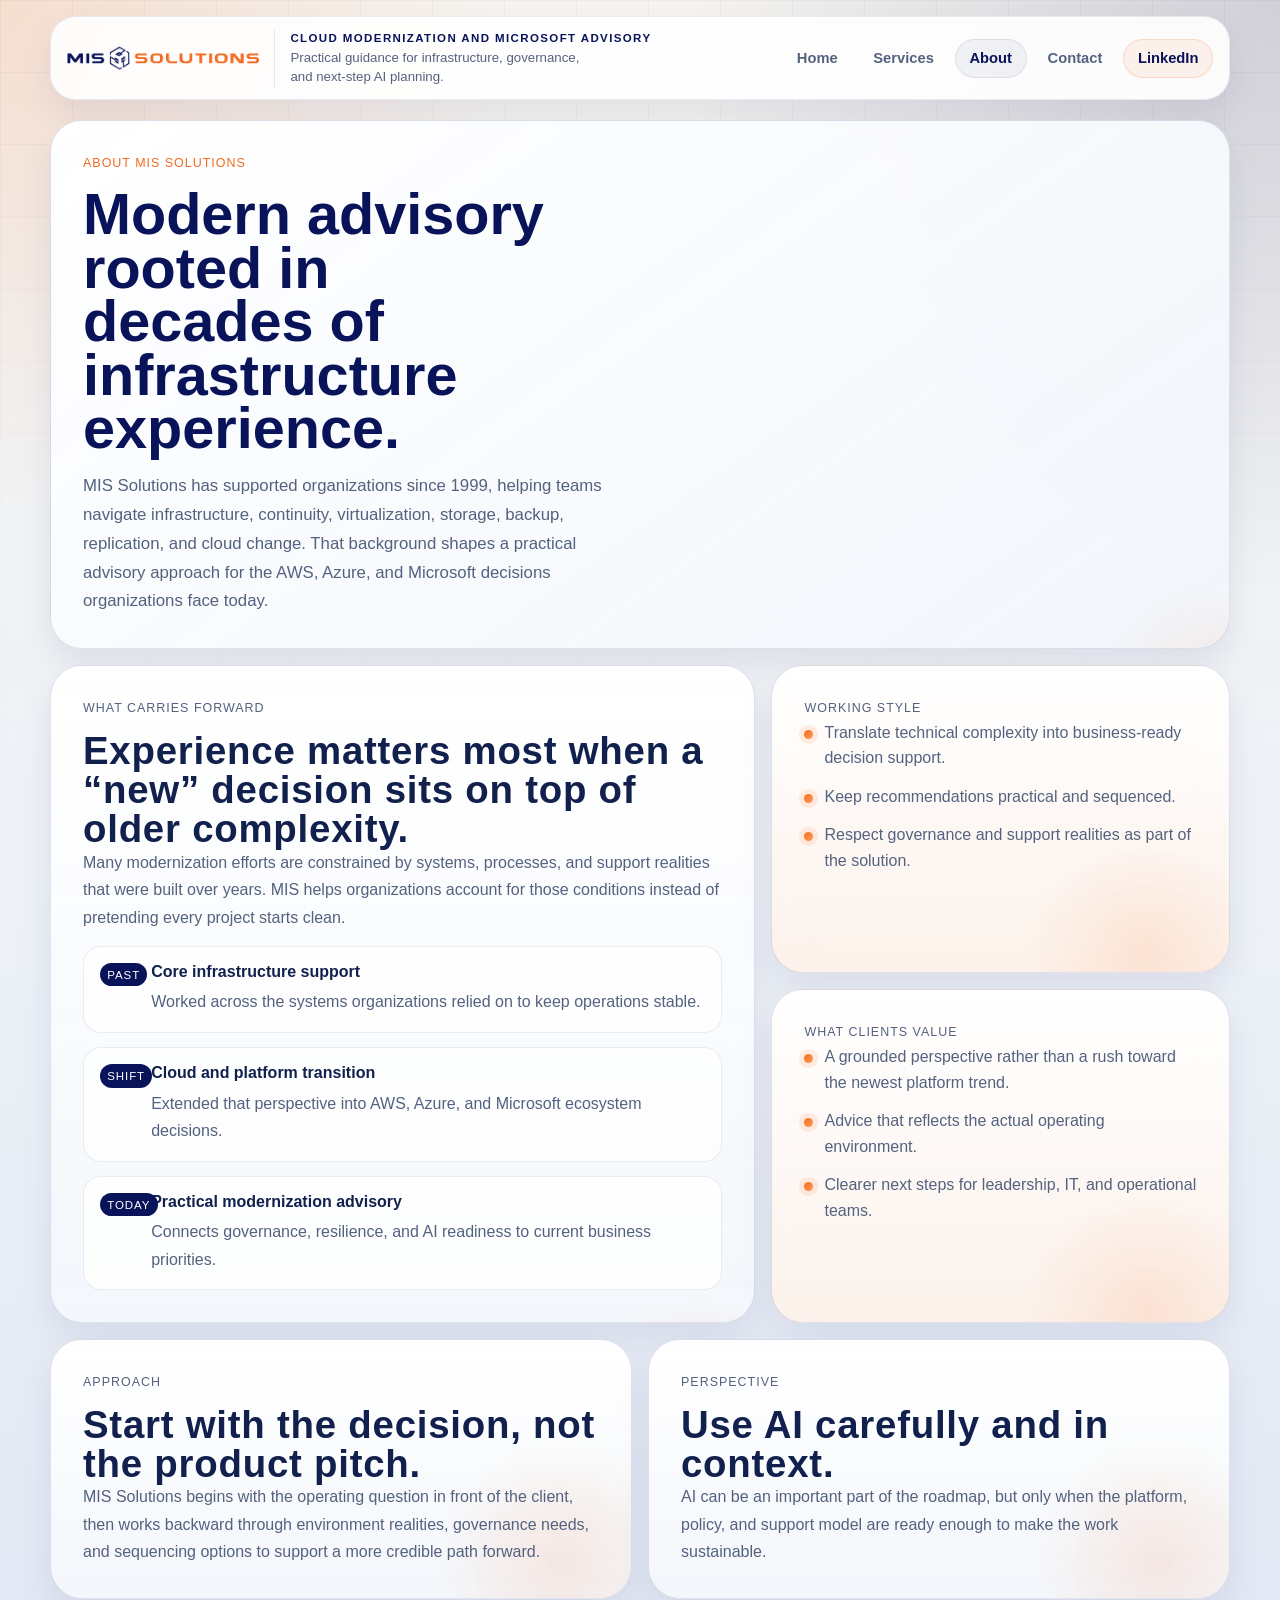
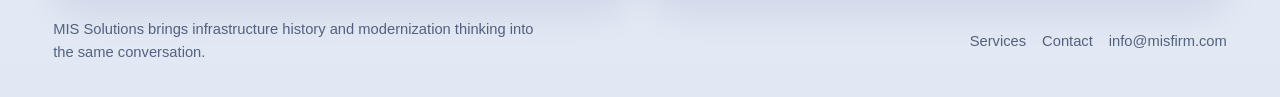
==== about.html @ 45eec15f "Expand MIS site into multi-page customer-facing brochure Co-Authored-By: Paperclip <noreply@papercli" ====
<!DOCTYPE html>
<html lang="en">
  <head>
    <meta charset="utf-8" />
    <meta name="viewport" content="width=device-width, initial-scale=1" />
    <title>MIS Solutions | About</title>
    <meta
      name="description"
      content="Learn how MIS Solutions brings infrastructure depth, cloud modernization perspective, and practical governance thinking to AWS, Azure, and Microsoft 365 advisory work."
    />
    <link rel="stylesheet" href="styles.css" />
  </head>
  <body>
    <div class="page-frame">
      <header class="site-header shell">
        <a class="brand" href="index.html" aria-label="MIS Solutions home">
          <img src="assets/mis-logo.png" alt="MIS Solutions" />
          <span class="brand-copy">
            <strong>Cloud modernization and Microsoft advisory</strong>
            <span>Practical guidance for infrastructure, governance, and next-step AI planning.</span>
          </span>
        </a>

        <nav class="site-nav" aria-label="Primary">
          <a href="index.html">Home</a>
          <a href="services.html">Services</a>
          <a aria-current="page" href="about.html">About</a>
          <a href="contact.html">Contact</a>
          <a class="nav-accent" href="https://www.linkedin.com/company/mis-solutions-llc/">LinkedIn</a>
        </nav>
      </header>

      <main>
        <section class="page-intro shell panel">
          <p class="section-kicker">About MIS Solutions</p>
          <h1>Modern advisory rooted in decades of infrastructure experience.</h1>
          <p class="page-lede">
            MIS Solutions has supported organizations since 1999, helping teams navigate
            infrastructure, continuity, virtualization, storage, backup, replication, and
            cloud change. That background shapes a practical advisory approach for the AWS,
            Azure, and Microsoft decisions organizations face today.
          </p>
        </section>

        <section class="section shell story-grid">
          <article class="panel story-card">
            <p class="section-kicker">What carries forward</p>
            <h2>Experience matters most when a “new” decision sits on top of older complexity.</h2>
            <p>
              Many modernization efforts are constrained by systems, processes, and support
              realities that were built over years. MIS helps organizations account for those
              conditions instead of pretending every project starts clean.
            </p>
            <div class="timeline" aria-label="MIS evolution">
              <div>
                <span>Past</span>
                <strong>Core infrastructure support</strong>
                <p>Worked across the systems organizations relied on to keep operations stable.</p>
              </div>
              <div>
                <span>Shift</span>
                <strong>Cloud and platform transition</strong>
                <p>Extended that perspective into AWS, Azure, and Microsoft ecosystem decisions.</p>
              </div>
              <div>
                <span>Today</span>
                <strong>Practical modernization advisory</strong>
                <p>Connects governance, resilience, and AI readiness to current business priorities.</p>
              </div>
            </div>
          </article>

          <aside class="story-rail">
            <section class="panel side-card">
              <p class="section-kicker">Working style</p>
              <ul class="signal-list">
                <li>Translate technical complexity into business-ready decision support.</li>
                <li>Keep recommendations practical and sequenced.</li>
                <li>Respect governance and support realities as part of the solution.</li>
              </ul>
            </section>

            <section class="panel side-card">
              <p class="section-kicker">What clients value</p>
              <ul class="signal-list">
                <li>A grounded perspective rather than a rush toward the newest platform trend.</li>
                <li>Advice that reflects the actual operating environment.</li>
                <li>Clearer next steps for leadership, IT, and operational teams.</li>
              </ul>
            </section>
          </aside>
        </section>

        <section class="section shell two-up-grid">
          <article class="panel note-card">
            <p class="section-kicker">Approach</p>
            <h2>Start with the decision, not the product pitch.</h2>
            <p>
              MIS Solutions begins with the operating question in front of the client, then
              works backward through environment realities, governance needs, and sequencing
              options to support a more credible path forward.
            </p>
          </article>

          <article class="panel note-card">
            <p class="section-kicker">Perspective</p>
            <h2>Use AI carefully and in context.</h2>
            <p>
              AI can be an important part of the roadmap, but only when the platform, policy,
              and support model are ready enough to make the work sustainable.
            </p>
          </article>
        </section>
      </main>

      <footer class="site-footer shell">
        <p>MIS Solutions brings infrastructure history and modernization thinking into the same conversation.</p>
        <div class="footer-links">
          <a href="services.html">Services</a>
          <a href="contact.html">Contact</a>
          <a href="mailto:info@misfirm.com">info@misfirm.com</a>
        </div>
      </footer>
    </div>
  </body>
</html>
---- styles.css ----
:root {
  --navy: #09135a;
  --navy-deep: #060d33;
  --navy-mid: #16246f;
  --orange: #f36b21;
  --orange-soft: #ffe7d9;
  --sand: #f4efe8;
  --mist: #d8e2f5;
  --ink: #12204d;
  --muted: #54627f;
  --line: rgba(9, 19, 90, 0.12);
  --panel: rgba(255, 255, 255, 0.9);
  --panel-strong: #ffffff;
  --shadow: 0 24px 60px rgba(9, 19, 90, 0.12);
  --shadow-soft: 0 16px 34px rgba(9, 19, 90, 0.08);
  --radius-xl: 32px;
  --radius-lg: 24px;
  --radius-md: 18px;
  --content: 1180px;
  --display: "Quivera Regular", "Orbitron", "Trebuchet MS", sans-serif;
  --body: "Avenir Next", "Segoe UI", sans-serif;
}

* {
  box-sizing: border-box;
}

html {
  scroll-behavior: smooth;
}

body {
  margin: 0;
  font-family: var(--body);
  color: var(--ink);
  background:
    radial-gradient(circle at top left, rgba(243, 107, 33, 0.16), transparent 24%),
    radial-gradient(circle at top right, rgba(9, 19, 90, 0.16), transparent 28%),
    linear-gradient(180deg, #f6f4f0 0%, #edf1f7 52%, #e1e8f4 100%);
}

body::before {
  content: "";
  position: fixed;
  inset: 0;
  background-image:
    linear-gradient(rgba(9, 19, 90, 0.04) 1px, transparent 1px),
    linear-gradient(90deg, rgba(9, 19, 90, 0.04) 1px, transparent 1px);
  background-size: 72px 72px;
  mask-image: linear-gradient(180deg, rgba(0, 0, 0, 0.8), transparent 88%);
  pointer-events: none;
}

a {
  color: inherit;
}

img {
  display: block;
  max-width: 100%;
}

h1,
h2,
h3,
p,
ul {
  margin: 0;
}

ul {
  padding: 0;
  list-style: none;
}

.shell {
  width: min(calc(100% - 2rem), var(--content));
  margin: 0 auto;
}

.page-frame {
  padding: 1rem 0 2rem;
}

.panel {
  position: relative;
  overflow: hidden;
  border: 1px solid var(--line);
  border-radius: var(--radius-xl);
  background: var(--panel);
  box-shadow: var(--shadow-soft);
  backdrop-filter: blur(14px);
}

.panel::after {
  content: "";
  position: absolute;
  inset: auto -10% -35% auto;
  width: 16rem;
  height: 16rem;
  border-radius: 50%;
  background: radial-gradient(circle, rgba(243, 107, 33, 0.12), transparent 68%);
  pointer-events: none;
}

.site-header {
  display: flex;
  align-items: center;
  justify-content: space-between;
  gap: 1.25rem;
  padding: 0.8rem 1rem;
  border: 1px solid rgba(9, 19, 90, 0.08);
  border-radius: 26px;
  background: rgba(255, 255, 255, 0.9);
  box-shadow: var(--shadow-soft);
  backdrop-filter: blur(16px);
}

.brand {
  display: inline-flex;
  align-items: center;
  gap: 0.95rem;
  flex: 1 1 auto;
  min-width: 0;
  text-decoration: none;
}

.brand img {
  width: clamp(9.5rem, 18vw, 12rem);
  height: auto;
  flex: 0 0 auto;
}

.brand-copy {
  display: grid;
  gap: 0.22rem;
  min-width: 0;
  padding-left: 0.95rem;
  border-left: 1px solid rgba(9, 19, 90, 0.1);
}

.brand-copy strong {
  color: var(--navy);
  font-size: 0.72rem;
  font-weight: 800;
  letter-spacing: 0.12em;
  line-height: 1.4;
  text-transform: uppercase;
}

.brand-copy span {
  max-width: 40ch;
  color: var(--muted);
  font-size: 0.83rem;
  line-height: 1.4;
}

.site-nav {
  display: flex;
  flex-wrap: wrap;
  justify-content: flex-end;
  gap: 0.4rem;
}

.site-nav a {
  padding: 0.65rem 0.85rem;
  border: 1px solid transparent;
  border-radius: 999px;
  color: var(--muted);
  font-size: 0.92rem;
  font-weight: 600;
  text-decoration: none;
  transition: color 160ms ease, background 160ms ease, border-color 160ms ease;
}

.site-nav a:hover,
.site-nav a:focus-visible,
.site-nav a[aria-current="page"] {
  color: var(--navy);
  background: rgba(9, 19, 90, 0.05);
  border-color: rgba(9, 19, 90, 0.08);
}

.site-nav .nav-accent {
  color: var(--navy);
  background: rgba(243, 107, 33, 0.08);
  border-color: rgba(243, 107, 33, 0.18);
}

.hero {
  display: grid;
  grid-template-columns: minmax(0, 1.3fr) minmax(290px, 0.82fr);
  gap: 1.2rem;
  margin-top: 1.2rem;
}

.panel-hero,
.panel-rail,
.service-card,
.story-card,
.side-card,
.cta-card,
.signal-band,
.page-intro,
.detail-card,
.note-card,
.feature-band {
  padding: clamp(1.4rem, 3vw, 2rem);
}

.panel-hero {
  min-height: 34rem;
  background:
    linear-gradient(150deg, rgba(6, 13, 51, 0.98) 0%, rgba(9, 19, 90, 0.98) 54%, rgba(22, 36, 111, 0.96) 100%);
  color: #ffffff;
  box-shadow: var(--shadow);
}

.panel-hero::before {
  content: "";
  position: absolute;
  inset: 0;
  background:
    linear-gradient(125deg, transparent 0 46%, rgba(243, 107, 33, 0.2) 46% 49%, transparent 49% 100%),
    radial-gradient(circle at 85% 18%, rgba(255, 255, 255, 0.12), transparent 28%);
  pointer-events: none;
}

.eyebrow,
.section-kicker,
.service-label {
  position: relative;
  z-index: 1;
  display: inline-flex;
  align-items: center;
  gap: 0.5rem;
  font-family: var(--display);
  letter-spacing: 0.08em;
  text-transform: uppercase;
}

.eyebrow {
  padding: 0.55rem 0.85rem;
  border: 1px solid rgba(243, 107, 33, 0.28);
  border-radius: 999px;
  background: rgba(243, 107, 33, 0.13);
  color: #ffe6d7;
  font-size: 0.78rem;
}

.panel-hero h1,
.page-intro h1 {
  position: relative;
  z-index: 1;
  margin-top: 1.1rem;
  font-family: var(--display);
  line-height: 0.93;
}

.panel-hero h1 {
  max-width: 11ch;
  font-size: clamp(3rem, 5.4vw, 5.4rem);
}

.page-intro {
  margin-top: 1.2rem;
  background:
    linear-gradient(145deg, rgba(255, 255, 255, 0.98) 0%, rgba(241, 245, 251, 0.94) 100%);
}

.page-intro h1 {
  max-width: 15ch;
  color: var(--navy);
  font-size: clamp(2.5rem, 4.5vw, 4.25rem);
}

.lede,
.page-lede,
.panel-hero p,
.panel-rail p,
.service-card p,
.story-card p,
.side-card p,
.cta-card p,
.detail-card p,
.note-card p,
.feature-band p {
  position: relative;
  z-index: 1;
  line-height: 1.72;
}

.lede,
.page-lede {
  margin-top: 1rem;
  max-width: 60ch;
  font-size: 1.05rem;
}

.lede {
  color: rgba(255, 255, 255, 0.84);
}

.page-lede {
  color: var(--muted);
}

.hero-actions {
  position: relative;
  z-index: 1;
  display: flex;
  flex-wrap: wrap;
  gap: 0.85rem;
  margin-top: 1.5rem;
}

.button {
  display: inline-flex;
  align-items: center;
  justify-content: center;
  min-height: 3.2rem;
  padding: 0.92rem 1.3rem;
  border-radius: 999px;
  border: 1px solid transparent;
  font-weight: 700;
  text-decoration: none;
  transition: transform 160ms ease, box-shadow 160ms ease, background 160ms ease;
}

.button:hover,
.button:focus-visible {
  transform: translateY(-1px);
}

.button-primary {
  background: linear-gradient(135deg, var(--orange) 0%, #ff8b3f 100%);
  color: var(--navy-deep);
  box-shadow: 0 16px 26px rgba(243, 107, 33, 0.24);
}

.button-secondary {
  background: rgba(255, 255, 255, 0.08);
  border-color: rgba(255, 255, 255, 0.16);
  color: #ffffff;
}

.hero-tags,
.surface-links {
  display: flex;
  flex-wrap: wrap;
  gap: 0.75rem;
}

.hero-tags {
  position: relative;
  z-index: 1;
  margin-top: 1.4rem;
}

.hero-tags li,
.surface-links a {
  display: inline-flex;
  align-items: center;
  min-height: 2.35rem;
  padding: 0.55rem 0.8rem;
  border-radius: 999px;
}

.hero-tags li {
  border: 1px solid rgba(255, 255, 255, 0.13);
  background: rgba(255, 255, 255, 0.08);
  color: rgba(255, 255, 255, 0.86);
  font-size: 0.92rem;
}

.hero-rail,
.story-rail,
.contact-rail {
  display: grid;
  gap: 1rem;
}

.panel-rail {
  background:
    linear-gradient(180deg, rgba(255, 255, 255, 0.96), rgba(246, 248, 252, 0.92));
}

.panel-rail h2,
.section-heading h2,
.signal-band h2,
.story-card h2,
.cta-card h2,
.detail-card h2,
.note-card h2,
.feature-band h2 {
  margin-top: 0.7rem;
  font-family: var(--display);
  font-size: clamp(1.8rem, 3vw, 2.8rem);
  line-height: 1.02;
  letter-spacing: 0.02em;
}

.detail-card h3,
.contact-block h3 {
  margin-top: 1.1rem;
  font-family: var(--display);
  font-size: 1.02rem;
  letter-spacing: 0.05em;
  text-transform: uppercase;
  color: var(--navy);
}

.panel-rail-accent {
  background:
    linear-gradient(180deg, rgba(255, 231, 217, 0.92), rgba(255, 255, 255, 0.96));
}

.section {
  margin-top: 1.15rem;
}

.section-heading {
  max-width: 56rem;
  padding: 0.5rem 0 0.35rem;
}

.section-heading p:last-child {
  margin-top: 1rem;
  max-width: 62ch;
  color: var(--muted);
}

.service-grid,
.story-grid,
.detail-grid,
.two-up-grid,
.contact-grid {
  display: grid;
  gap: 1rem;
  margin-top: 1rem;
}

.service-grid {
  grid-template-columns: repeat(3, minmax(0, 1fr));
}

.detail-grid {
  grid-template-columns: repeat(2, minmax(0, 1fr));
}

.two-up-grid {
  grid-template-columns: repeat(2, minmax(0, 1fr));
}

.contact-grid {
  grid-template-columns: minmax(0, 1.12fr) minmax(280px, 0.88fr);
}

.service-card,
.detail-card,
.story-card,
.note-card {
  background:
    linear-gradient(180deg, rgba(255, 255, 255, 0.98), rgba(244, 247, 251, 0.94));
}

.side-card {
  background:
    linear-gradient(180deg, rgba(255, 255, 255, 0.98), rgba(255, 242, 233, 0.86));
}

.service-label,
.section-kicker {
  color: var(--orange);
  font-size: 0.78rem;
}

.service-card h3 {
  position: relative;
  z-index: 1;
  margin-top: 0.8rem;
  font-family: var(--display);
  font-size: 1.4rem;
  line-height: 1.05;
}

.service-card p,
.story-card p,
.side-card p,
.cta-card p,
.signal-band p,
.signal-list li,
.service-card li,
.cta-card li,
.timeline p,
.detail-card li,
.note-card p {
  color: var(--muted);
}

.service-card p,
.service-card ul,
.story-card .timeline,
.cta-card ul,
.detail-card ul,
.contact-block {
  margin-top: 0.95rem;
}

.signal-list,
.service-card ul,
.cta-card ul,
.check-list {
  display: grid;
  gap: 0.8rem;
}

.signal-list li,
.service-card li,
.cta-card li,
.check-list li {
  position: relative;
  padding-left: 1.25rem;
  line-height: 1.6;
}

.signal-list li::before,
.service-card li::before,
.cta-card li::before,
.check-list li::before {
  content: "";
  position: absolute;
  left: 0;
  top: 0.62rem;
  width: 0.55rem;
  height: 0.55rem;
  border-radius: 50%;
  background: linear-gradient(135deg, var(--orange), #ff9b58);
  box-shadow: 0 0 0 5px rgba(243, 107, 33, 0.12);
}

.signal-band,
.feature-band {
  display: grid;
  gap: 1rem;
  align-items: start;
  box-shadow: var(--shadow);
}

.signal-band {
  grid-template-columns: 220px minmax(0, 1fr);
  background:
    linear-gradient(120deg, rgba(6, 13, 51, 0.98) 0%, rgba(9, 19, 90, 0.94) 46%, rgba(243, 107, 33, 0.9) 100%);
  color: #ffffff;
}

.signal-band .section-kicker,
.signal-band p {
  color: rgba(255, 255, 255, 0.8);
}

.feature-band {
  grid-template-columns: minmax(0, 1.1fr) minmax(280px, 0.9fr);
  background:
    linear-gradient(135deg, rgba(6, 13, 51, 0.98) 0%, rgba(9, 19, 90, 0.94) 52%, rgba(243, 107, 33, 0.86) 100%);
  color: #ffffff;
}

.feature-band .section-kicker,
.feature-band p,
.feature-band li {
  color: rgba(255, 255, 255, 0.84);
}

.feature-band .signal-list li::before {
  background: linear-gradient(135deg, #ffffff, #ffd4be);
  box-shadow: 0 0 0 5px rgba(255, 255, 255, 0.12);
}

.story-grid {
  grid-template-columns: minmax(0, 1.2fr) minmax(280px, 0.78fr);
}

.timeline {
  display: grid;
  gap: 0.9rem;
}

.timeline div {
  position: relative;
  padding: 1rem 1rem 1rem 4.2rem;
  border: 1px solid rgba(9, 19, 90, 0.08);
  border-radius: var(--radius-md);
  background: rgba(255, 255, 255, 0.78);
}

.timeline span {
  position: absolute;
  left: 1rem;
  top: 1rem;
  display: inline-flex;
  align-items: center;
  justify-content: center;
  min-width: 2.6rem;
  padding: 0.35rem 0.45rem;
  border-radius: 999px;
  background: var(--navy);
  color: #ffffff;
  font-family: var(--display);
  font-size: 0.72rem;
  letter-spacing: 0.08em;
  text-transform: uppercase;
}

.timeline strong {
  display: block;
  color: var(--ink);
  font-size: 1rem;
}

.timeline p {
  margin-top: 0.45rem;
}

.surface-links {
  margin-top: 1rem;
}

.surface-links a {
  background: rgba(9, 19, 90, 0.06);
  color: var(--navy);
  text-decoration: none;
}

.cta-card {
  display: grid;
  grid-template-columns: minmax(0, 1.12fr) minmax(280px, 0.88fr);
  gap: 1rem;
  align-items: start;
  background:
    linear-gradient(135deg, rgba(255, 255, 255, 0.98) 0%, rgba(255, 247, 242, 0.96) 100%);
}

.cta-side {
  padding: 1.2rem;
  border: 1px solid rgba(9, 19, 90, 0.08);
  border-radius: var(--radius-lg);
  background: rgba(9, 19, 90, 0.04);
}

.cta-side > p {
  font-family: var(--display);
  color: var(--navy);
  letter-spacing: 0.06em;
  text-transform: uppercase;
}

.cta-side .button,
.detail-card .button {
  margin-top: 1rem;
}

.contact-block {
  padding-top: 0.25rem;
}

.site-footer {
  display: flex;
  align-items: center;
  justify-content: space-between;
  gap: 1rem;
  margin-top: 1.2rem;
  padding: 0 0.2rem;
  color: var(--muted);
  font-size: 0.92rem;
}

.site-footer p {
  max-width: 60ch;
  line-height: 1.6;
}

.footer-links {
  display: flex;
  flex-wrap: wrap;
  gap: 1rem;
}

.footer-links a {
  text-decoration: none;
}

@media (max-width: 980px) {
  .hero,
  .signal-band,
  .story-grid,
  .cta-card,
  .detail-grid,
  .two-up-grid,
  .contact-grid,
  .feature-band {
    grid-template-columns: 1fr;
  }

  .site-header {
    align-items: flex-start;
    flex-direction: column;
    border-radius: 28px;
  }

  .brand {
    align-items: flex-start;
  }

  .brand-copy {
    padding-left: 0;
    border-left: 0;
  }

  .site-nav {
    justify-content: flex-start;
  }

  .service-grid {
    grid-template-columns: 1fr;
  }

  .panel-hero {
    min-height: auto;
  }
}

@media (max-width: 640px) {
  .page-frame {
    padding-top: 0.75rem;
  }

  .shell {
    width: min(calc(100% - 1rem), var(--content));
  }

  .site-header,
  .panel-hero,
  .panel-rail,
  .service-card,
  .story-card,
  .side-card,
  .cta-card,
  .signal-band,
  .page-intro,
  .detail-card,
  .note-card,
  .feature-band {
    border-radius: 24px;
  }

  .panel-hero h1 {
    max-width: 12ch;
    font-size: clamp(2.35rem, 12vw, 3.45rem);
  }

  .page-intro h1 {
    max-width: 100%;
    font-size: clamp(2.2rem, 10vw, 3.2rem);
  }

  .site-footer {
    flex-direction: column;
    align-items: flex-start;
  }

  .brand-copy strong {
    font-size: 0.68rem;
  }
}
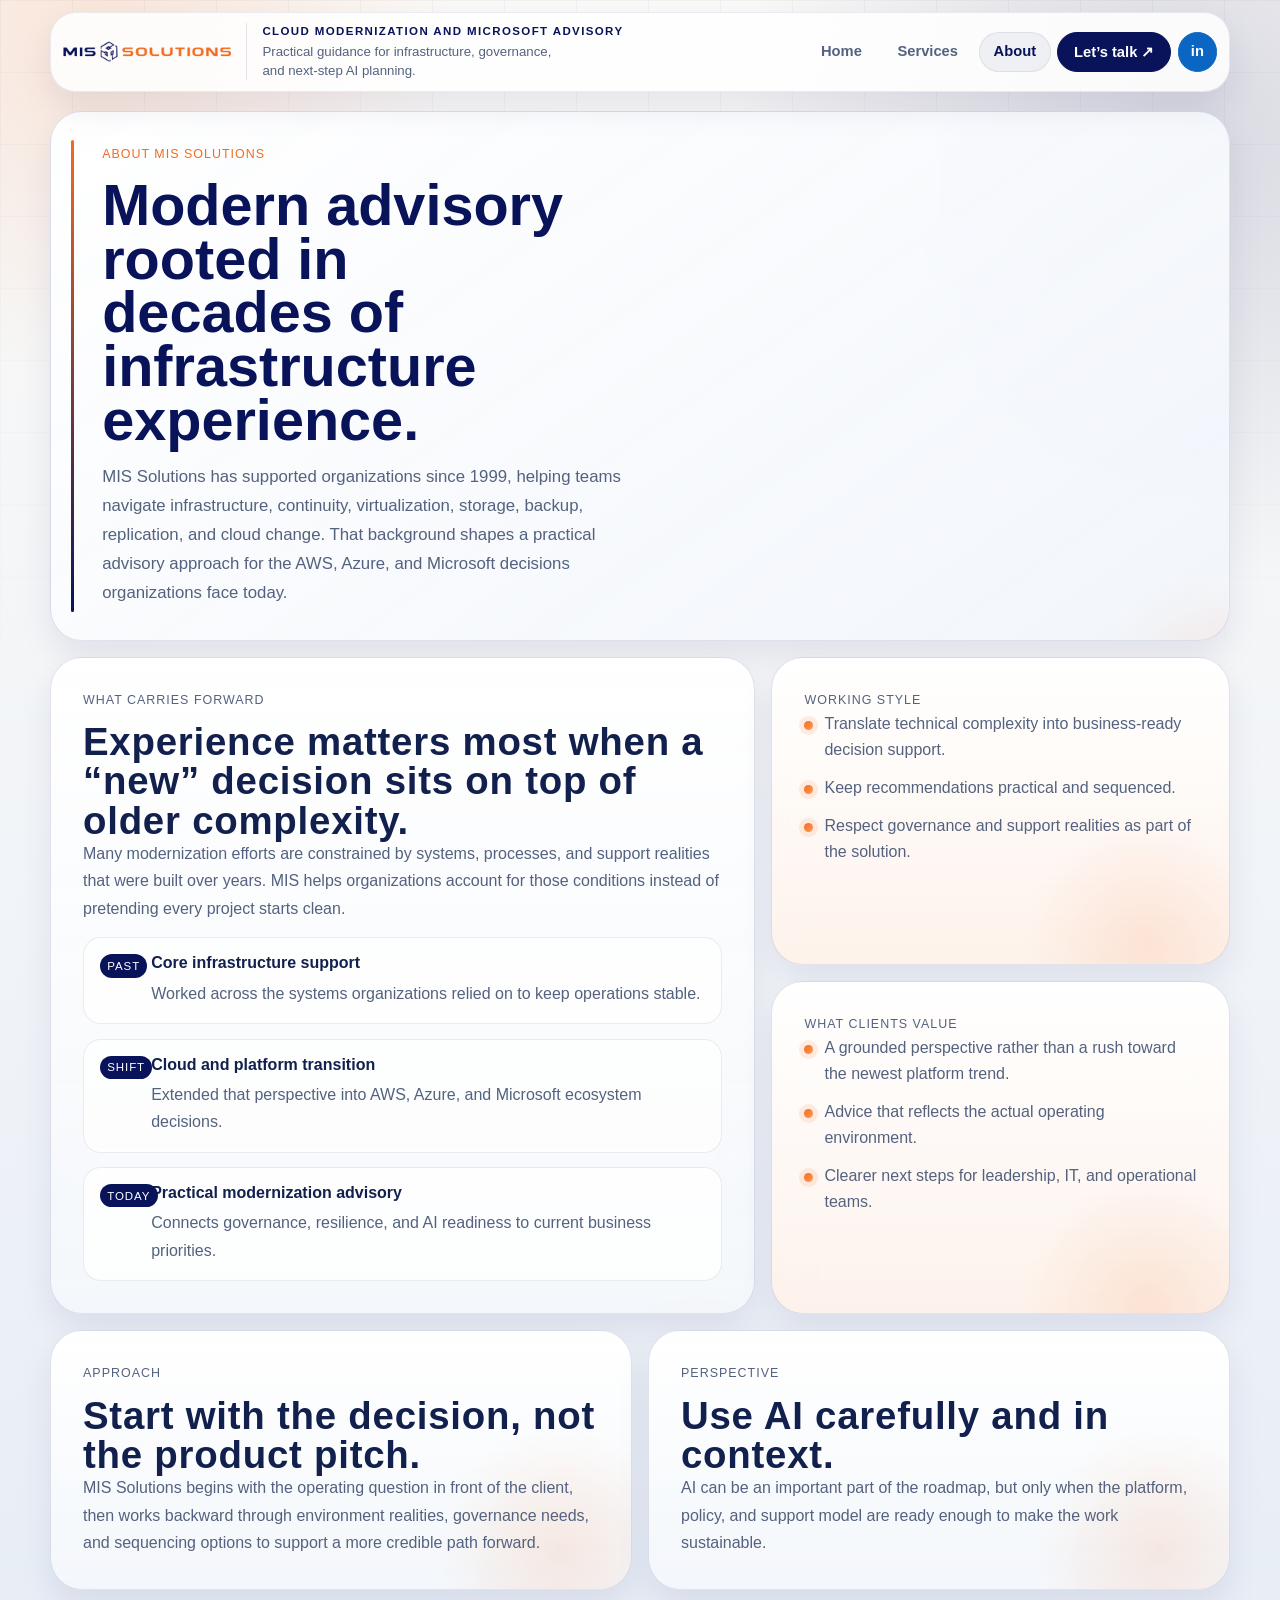
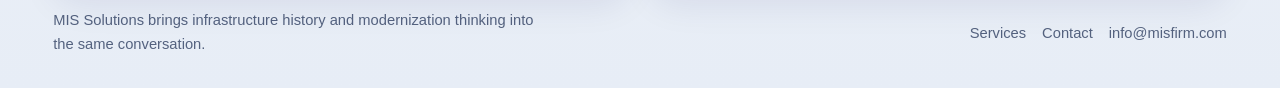
==== commit dcba62f2: "Enhance MIS site visual design" ====
--- a/about.html
+++ b/about.html
@@ -25,8 +25,8 @@
           <a href="index.html">Home</a>
           <a href="services.html">Services</a>
           <a aria-current="page" href="about.html">About</a>
-          <a href="contact.html">Contact</a>
-          <a class="nav-accent" href="https://www.linkedin.com/company/mis-solutions-llc/">LinkedIn</a>
+          <a class="nav-cta" href="contact.html">Let&rsquo;s talk <span aria-hidden="true">↗</span></a>
+          <a class="nav-external" href="https://www.linkedin.com/company/mis-solutions-llc/" aria-label="MIS Solutions on LinkedIn">in</a>
         </nav>
       </header>
 
--- a/styles.css
+++ b/styles.css
@@ -34,9 +34,10 @@
   font-family: var(--body);
   color: var(--ink);
   background:
-    radial-gradient(circle at top left, rgba(243, 107, 33, 0.16), transparent 24%),
-    radial-gradient(circle at top right, rgba(9, 19, 90, 0.16), transparent 28%),
-    linear-gradient(180deg, #f6f4f0 0%, #edf1f7 52%, #e1e8f4 100%);
+    radial-gradient(circle at 8% 2%, rgba(243, 107, 33, 0.14), transparent 22rem),
+    radial-gradient(circle at 92% 8%, rgba(9, 19, 90, 0.14), transparent 28rem),
+    linear-gradient(180deg, #faf9f7 0%, #f1f4f8 52%, #e7edf6 100%);
+  -webkit-font-smoothing: antialiased;
 }
 
 body::before {
@@ -79,7 +80,7 @@
 }
 
 .page-frame {
-  padding: 1rem 0 2rem;
+  padding: 0.75rem 0 2rem;
 }
 
 .panel {
@@ -104,14 +105,17 @@
 }
 
 .site-header {
+  position: sticky;
+  top: 0.75rem;
+  z-index: 20;
   display: flex;
   align-items: center;
   justify-content: space-between;
   gap: 1.25rem;
-  padding: 0.8rem 1rem;
+  padding: 0.65rem 0.75rem;
   border: 1px solid rgba(9, 19, 90, 0.08);
   border-radius: 26px;
-  background: rgba(255, 255, 255, 0.9);
+  background: rgba(255, 255, 255, 0.86);
   box-shadow: var(--shadow-soft);
   backdrop-filter: blur(16px);
 }
@@ -126,7 +130,7 @@
 }
 
 .brand img {
-  width: clamp(9.5rem, 18vw, 12rem);
+  width: clamp(8.5rem, 14vw, 10.5rem);
   height: auto;
   flex: 0 0 auto;
 }
@@ -173,6 +177,31 @@
   transition: color 160ms ease, background 160ms ease, border-color 160ms ease;
 }
 
+.site-nav .nav-cta {
+  padding-inline: 1rem;
+  color: #fff;
+  background: var(--navy);
+  border-color: var(--navy);
+}
+
+.site-nav .nav-cta:hover,
+.site-nav .nav-cta:focus-visible,
+.site-nav .nav-cta[aria-current="page"] {
+  color: #fff;
+  background: var(--navy-mid);
+  border-color: var(--navy-mid);
+}
+
+.site-nav .nav-external {
+  width: 2.45rem;
+  padding-inline: 0;
+  color: #fff;
+  background: #0a66c2;
+  border-color: #0a66c2;
+  font-weight: 800;
+  text-align: center;
+}
+
 .site-nav a:hover,
 .site-nav a:focus-visible,
 .site-nav a[aria-current="page"] {
@@ -191,7 +220,7 @@
   display: grid;
   grid-template-columns: minmax(0, 1.3fr) minmax(290px, 0.82fr);
   gap: 1.2rem;
-  margin-top: 1.2rem;
+  margin-top: 1rem;
 }
 
 .panel-hero,
@@ -211,7 +240,8 @@
 .panel-hero {
   min-height: 34rem;
   background:
-    linear-gradient(150deg, rgba(6, 13, 51, 0.98) 0%, rgba(9, 19, 90, 0.98) 54%, rgba(22, 36, 111, 0.96) 100%);
+    radial-gradient(circle at 86% 12%, rgba(99, 122, 255, 0.28), transparent 24rem),
+    linear-gradient(150deg, #050b2e 0%, #09135a 58%, #172a85 100%);
   color: #ffffff;
   box-shadow: var(--shadow);
 }
@@ -221,8 +251,8 @@
   position: absolute;
   inset: 0;
   background:
-    linear-gradient(125deg, transparent 0 46%, rgba(243, 107, 33, 0.2) 46% 49%, transparent 49% 100%),
-    radial-gradient(circle at 85% 18%, rgba(255, 255, 255, 0.12), transparent 28%);
+    linear-gradient(125deg, transparent 0 57%, rgba(243, 107, 33, 0.24) 57% 58.5%, transparent 58.5% 100%),
+    radial-gradient(circle at 88% 20%, rgba(255, 255, 255, 0.13), transparent 25%);
   pointer-events: none;
 }
 
@@ -264,8 +294,20 @@
 
 .page-intro {
   margin-top: 1.2rem;
+  padding-left: clamp(1.8rem, 4vw, 3.5rem);
   background:
     linear-gradient(145deg, rgba(255, 255, 255, 0.98) 0%, rgba(241, 245, 251, 0.94) 100%);
+}
+
+.page-intro::before {
+  content: "";
+  position: absolute;
+  top: 1.75rem;
+  bottom: 1.75rem;
+  left: 1.25rem;
+  width: 3px;
+  border-radius: 999px;
+  background: linear-gradient(var(--orange), var(--navy));
 }
 
 .page-intro h1 {
@@ -334,7 +376,7 @@
 
 .button-primary {
   background: linear-gradient(135deg, var(--orange) 0%, #ff8b3f 100%);
-  color: var(--navy-deep);
+  color: #2e1303;
   box-shadow: 0 16px 26px rgba(243, 107, 33, 0.24);
 }
 
@@ -384,6 +426,76 @@
   background:
     linear-gradient(180deg, rgba(255, 255, 255, 0.96), rgba(246, 248, 252, 0.92));
 }
+
+.decision-path {
+  position: relative;
+  display: grid;
+  gap: 0;
+  margin-top: 1.25rem;
+}
+
+.decision-path::before {
+  content: "";
+  position: absolute;
+  top: 1.15rem;
+  bottom: 1.15rem;
+  left: 1.1rem;
+  width: 1px;
+  background: linear-gradient(var(--orange), rgba(9, 19, 90, 0.12));
+}
+
+.decision-path div {
+  position: relative;
+  display: grid;
+  grid-template-columns: 2.25rem 1fr;
+  gap: 0.9rem;
+  align-items: start;
+  padding: 0.8rem 0;
+}
+
+.decision-path span {
+  z-index: 1;
+  display: grid;
+  place-items: center;
+  width: 2.25rem;
+  height: 2.25rem;
+  border-radius: 50%;
+  background: #fff;
+  border: 1px solid rgba(243, 107, 33, 0.35);
+  color: var(--orange);
+  font: 700 0.68rem/1 var(--display);
+  letter-spacing: 0.08em;
+  box-shadow: 0 5px 16px rgba(9, 19, 90, 0.09);
+}
+
+.decision-path p {
+  padding-top: 0.22rem;
+  color: var(--muted);
+}
+
+.trust-strip {
+  display: grid;
+  grid-template-columns: repeat(4, 1fr);
+  margin-top: 1rem;
+  padding: 1rem 1.25rem;
+  border: 1px solid var(--line);
+  border-radius: var(--radius-lg);
+  background: rgba(255, 255, 255, 0.68);
+  box-shadow: 0 10px 28px rgba(9, 19, 90, 0.05);
+  backdrop-filter: blur(12px);
+}
+
+.trust-strip p {
+  display: grid;
+  gap: 0.2rem;
+  padding: 0.15rem 1rem;
+  border-right: 1px solid var(--line);
+}
+
+.trust-strip p:first-child { padding-left: 0; }
+.trust-strip p:last-child { border-right: 0; }
+.trust-strip strong { color: var(--navy); font: 700 0.9rem/1.3 var(--display); }
+.trust-strip span { color: var(--muted); font-size: 0.78rem; }
 
 .panel-rail h2,
 .section-heading h2,
@@ -462,6 +574,26 @@
 .note-card {
   background:
     linear-gradient(180deg, rgba(255, 255, 255, 0.98), rgba(244, 247, 251, 0.94));
+}
+
+.service-card {
+  min-height: 26rem;
+  transition: transform 180ms ease, box-shadow 180ms ease, border-color 180ms ease;
+}
+
+.service-card::before {
+  content: attr(data-index);
+  position: absolute;
+  top: 1.15rem;
+  right: 1.35rem;
+  color: rgba(9, 19, 90, 0.08);
+  font: 700 3.8rem/1 var(--display);
+}
+
+.service-card:hover {
+  transform: translateY(-5px);
+  border-color: rgba(243, 107, 33, 0.22);
+  box-shadow: var(--shadow);
 }
 
 .side-card {
@@ -630,6 +762,13 @@
   background: rgba(9, 19, 90, 0.06);
   color: var(--navy);
   text-decoration: none;
+  transition: color 160ms ease, background 160ms ease;
+}
+
+.surface-links a:hover,
+.surface-links a:focus-visible {
+  color: #fff;
+  background: var(--navy);
 }
 
 .cta-card {
@@ -688,6 +827,14 @@
 
 .footer-links a {
   text-decoration: none;
+}
+
+.footer-links a:hover,
+.footer-links a:focus-visible { color: var(--navy); }
+
+a:focus-visible {
+  outline: 3px solid rgba(243, 107, 33, 0.45);
+  outline-offset: 3px;
 }
 
 @media (max-width: 980px) {
@@ -703,6 +850,8 @@
   }
 
   .site-header {
+    position: relative;
+    top: auto;
     align-items: flex-start;
     flex-direction: column;
     border-radius: 28px;
@@ -724,6 +873,19 @@
   .service-grid {
     grid-template-columns: 1fr;
   }
+
+  .trust-strip {
+    grid-template-columns: repeat(2, 1fr);
+  }
+
+  .trust-strip p:nth-child(2) { border-right: 0; }
+
+  .trust-strip p:nth-child(-n + 2) {
+    padding-bottom: 0.85rem;
+    border-bottom: 1px solid var(--line);
+  }
+
+  .trust-strip p:nth-child(n + 3) { padding-top: 0.85rem; }
 
   .panel-hero {
     min-height: auto;
@@ -772,4 +934,43 @@
   .brand-copy strong {
     font-size: 0.68rem;
   }
-}
+
+  .site-header {
+    position: relative;
+    top: auto;
+  }
+
+  .brand-copy span { display: none; }
+
+  .site-nav {
+    width: 100%;
+    flex-wrap: nowrap;
+    overflow-x: auto;
+    padding-bottom: 0.15rem;
+    scrollbar-width: none;
+  }
+
+  .site-nav::-webkit-scrollbar { display: none; }
+
+  .site-nav a { flex: 0 0 auto; }
+
+  .trust-strip {
+    grid-template-columns: 1fr 1fr;
+    padding: 0.85rem;
+  }
+
+  .trust-strip p { padding-inline: 0.55rem; }
+
+  .site-footer {
+    align-items: flex-start;
+    flex-direction: column;
+    padding: 0 0.5rem;
+  }
+}
+
+@media (prefers-reduced-motion: reduce) {
+  *, *::before, *::after {
+    scroll-behavior: auto !important;
+    transition-duration: 0.01ms !important;
+  }
+}
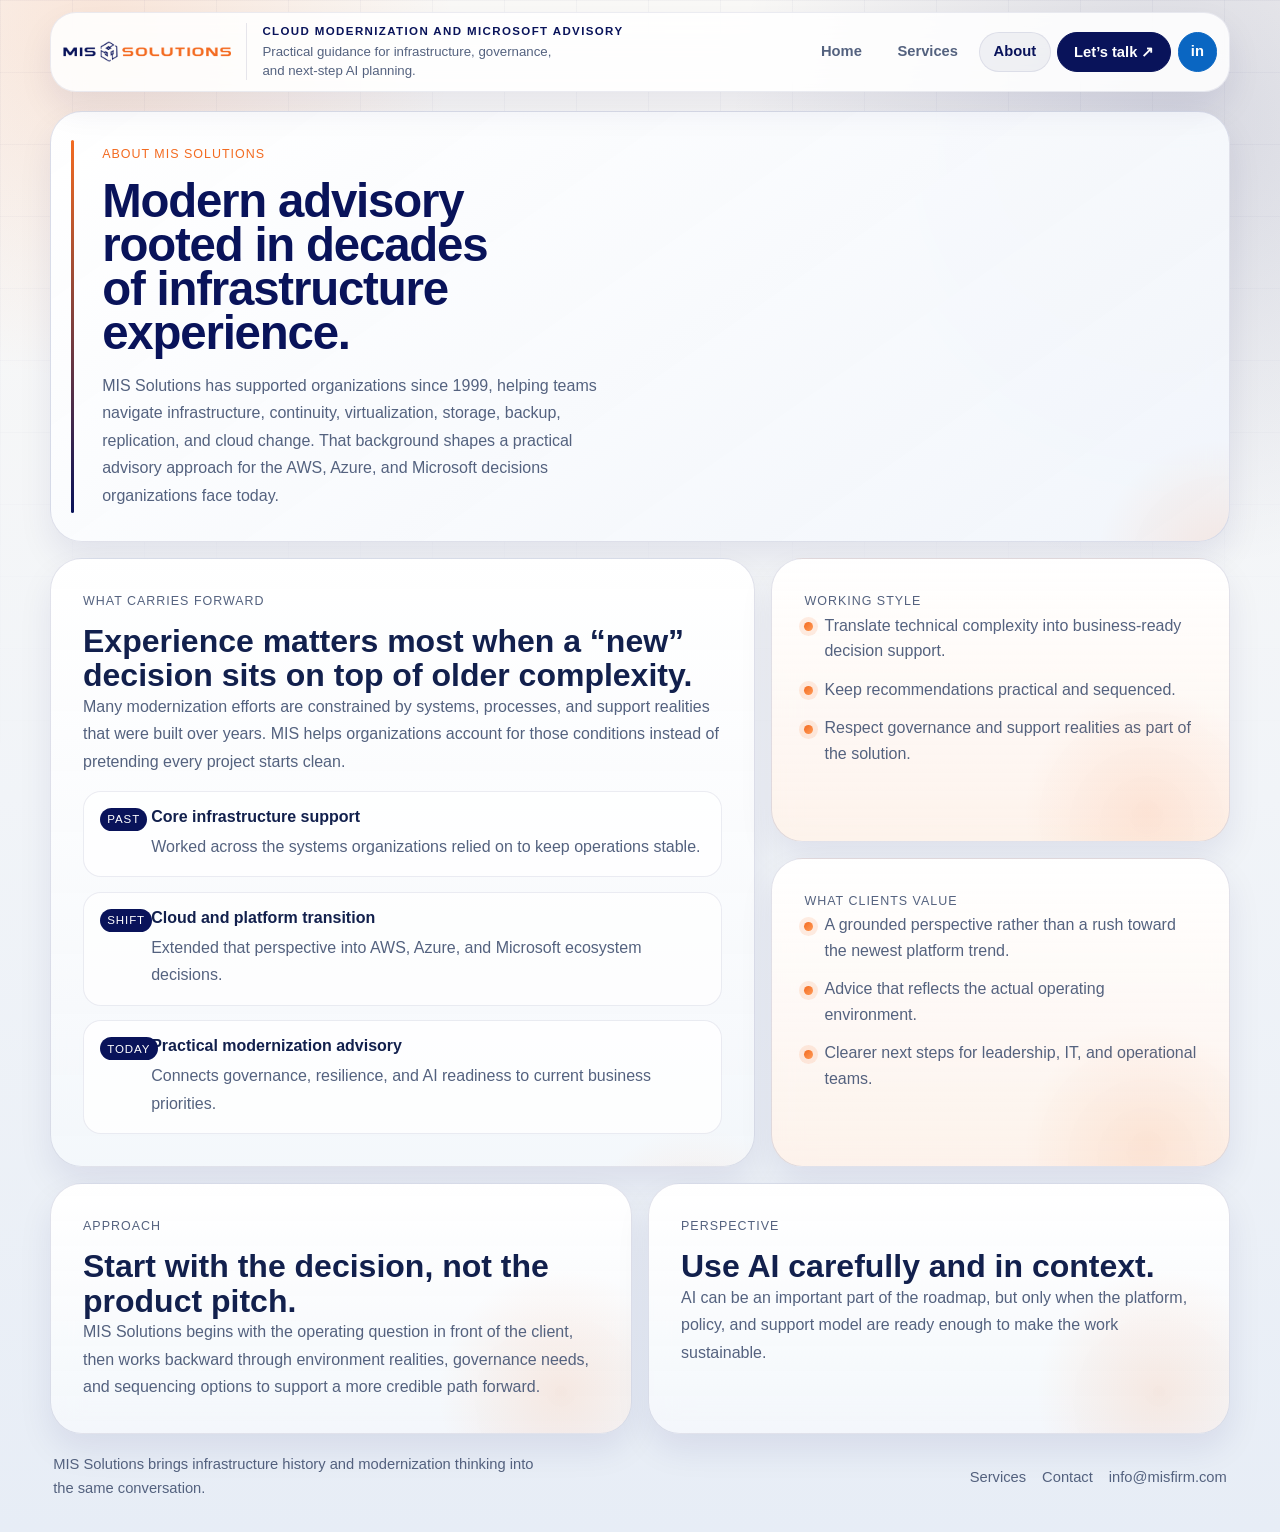
==== commit d812be65: "Add launch metadata and cutover runbook" ====
--- a/about.html
+++ b/about.html
@@ -8,6 +8,9 @@
       name="description"
       content="Learn how MIS Solutions brings infrastructure depth, cloud modernization perspective, and practical governance thinking to AWS, Azure, and Microsoft 365 advisory work."
     />
+    <meta name="theme-color" content="#09135A" />
+    <link rel="canonical" href="https://misfirm.com/about.html" />
+    <link rel="icon" href="assets/mis-logo.svg" type="image/svg+xml" />
     <link rel="stylesheet" href="styles.css" />
   </head>
   <body>
--- a/styles.css
+++ b/styles.css
@@ -238,7 +238,7 @@
 }
 
 .panel-hero {
-  min-height: 34rem;
+  min-height: 31rem;
   background:
     radial-gradient(circle at 86% 12%, rgba(99, 122, 255, 0.28), transparent 24rem),
     linear-gradient(150deg, #050b2e 0%, #09135a 58%, #172a85 100%);
@@ -288,8 +288,9 @@
 }
 
 .panel-hero h1 {
-  max-width: 11ch;
-  font-size: clamp(3rem, 5.4vw, 5.4rem);
+  max-width: 15ch;
+  font-size: clamp(2.65rem, 4.2vw, 4rem);
+  letter-spacing: -0.035em;
 }
 
 .page-intro {
@@ -313,7 +314,8 @@
 .page-intro h1 {
   max-width: 15ch;
   color: var(--navy);
-  font-size: clamp(2.5rem, 4.5vw, 4.25rem);
+  font-size: clamp(2.25rem, 3.7vw, 3.4rem);
+  letter-spacing: -0.025em;
 }
 
 .lede,
@@ -336,7 +338,7 @@
 .page-lede {
   margin-top: 1rem;
   max-width: 60ch;
-  font-size: 1.05rem;
+  font-size: 1rem;
 }
 
 .lede {
@@ -507,9 +509,9 @@
 .feature-band h2 {
   margin-top: 0.7rem;
   font-family: var(--display);
-  font-size: clamp(1.8rem, 3vw, 2.8rem);
-  line-height: 1.02;
-  letter-spacing: 0.02em;
+  font-size: clamp(1.65rem, 2.5vw, 2.25rem);
+  line-height: 1.08;
+  letter-spacing: 0;
 }
 
 .detail-card h3,
@@ -577,7 +579,7 @@
 }
 
 .service-card {
-  min-height: 26rem;
+  min-height: 24rem;
   transition: transform 180ms ease, box-shadow 180ms ease, border-color 180ms ease;
 }
 
@@ -612,8 +614,8 @@
   z-index: 1;
   margin-top: 0.8rem;
   font-family: var(--display);
-  font-size: 1.4rem;
-  line-height: 1.05;
+  font-size: 1.3rem;
+  line-height: 1.12;
 }
 
 .service-card p,
